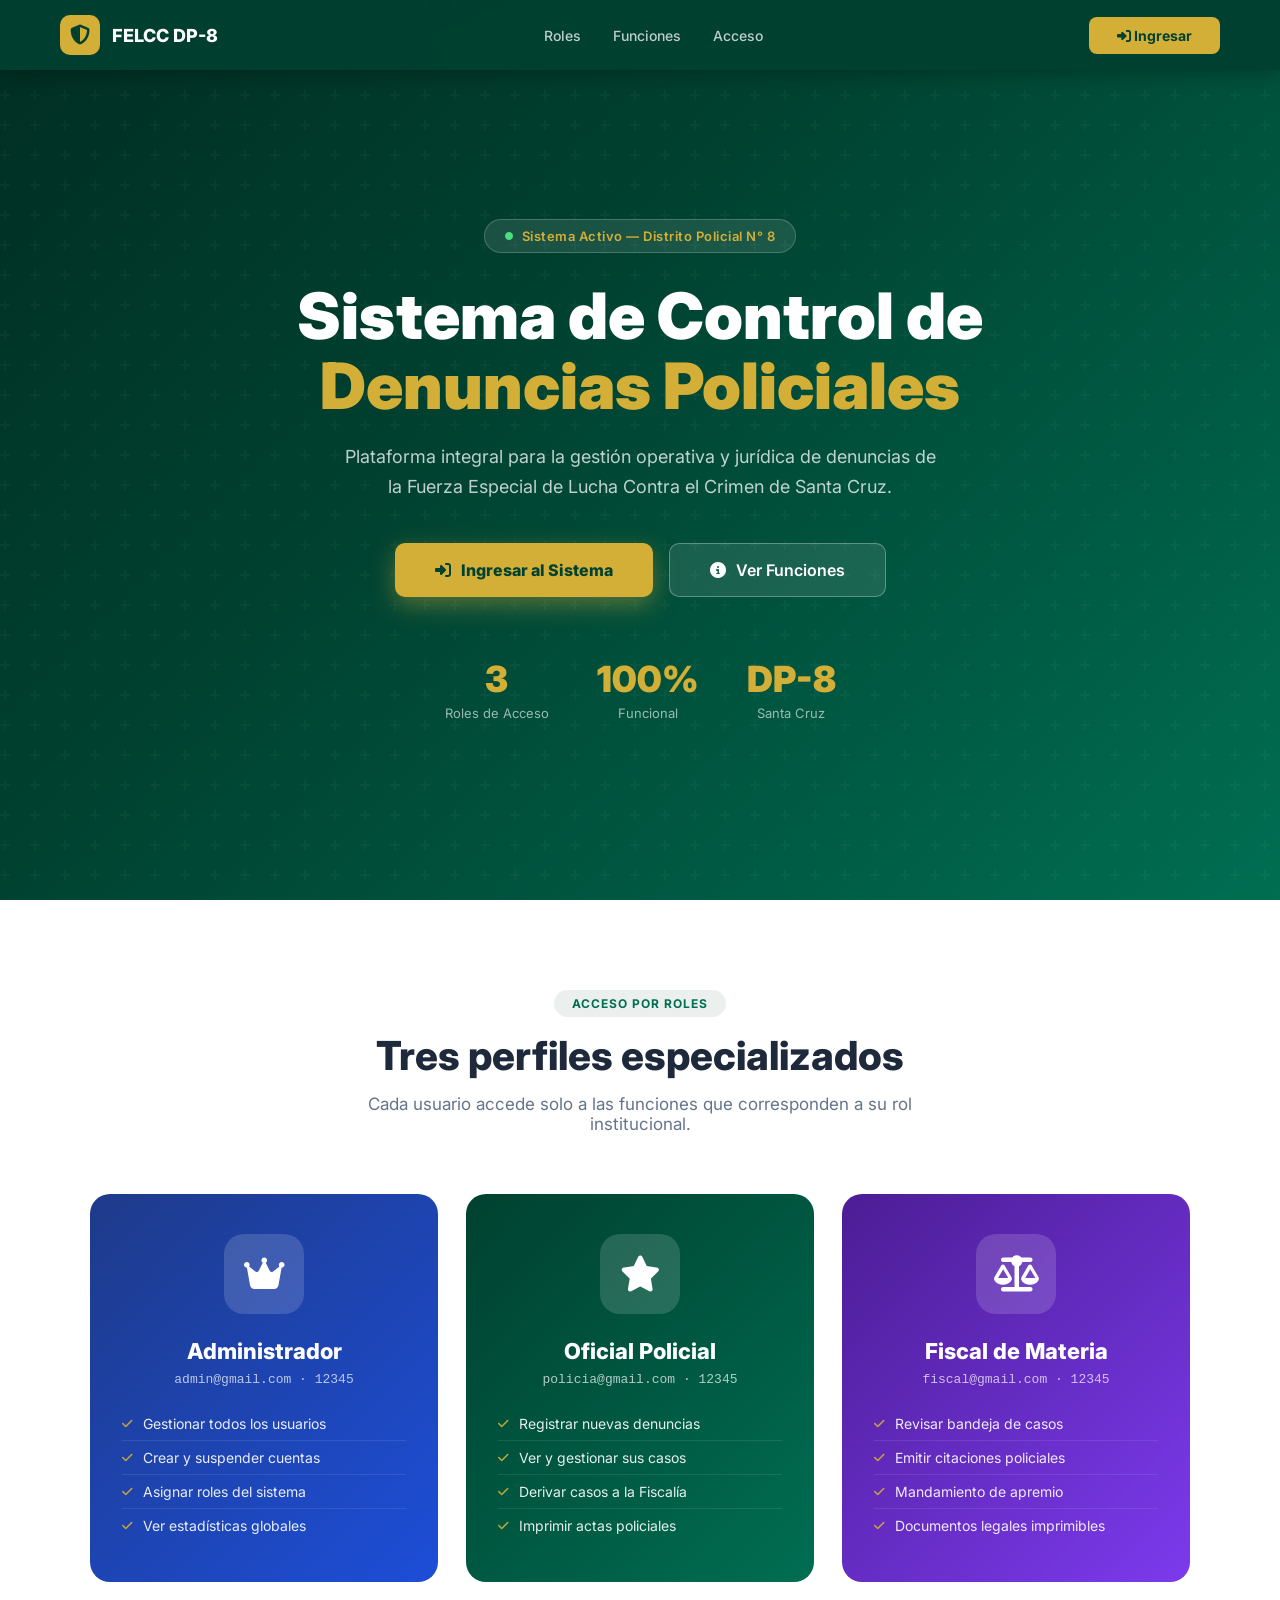
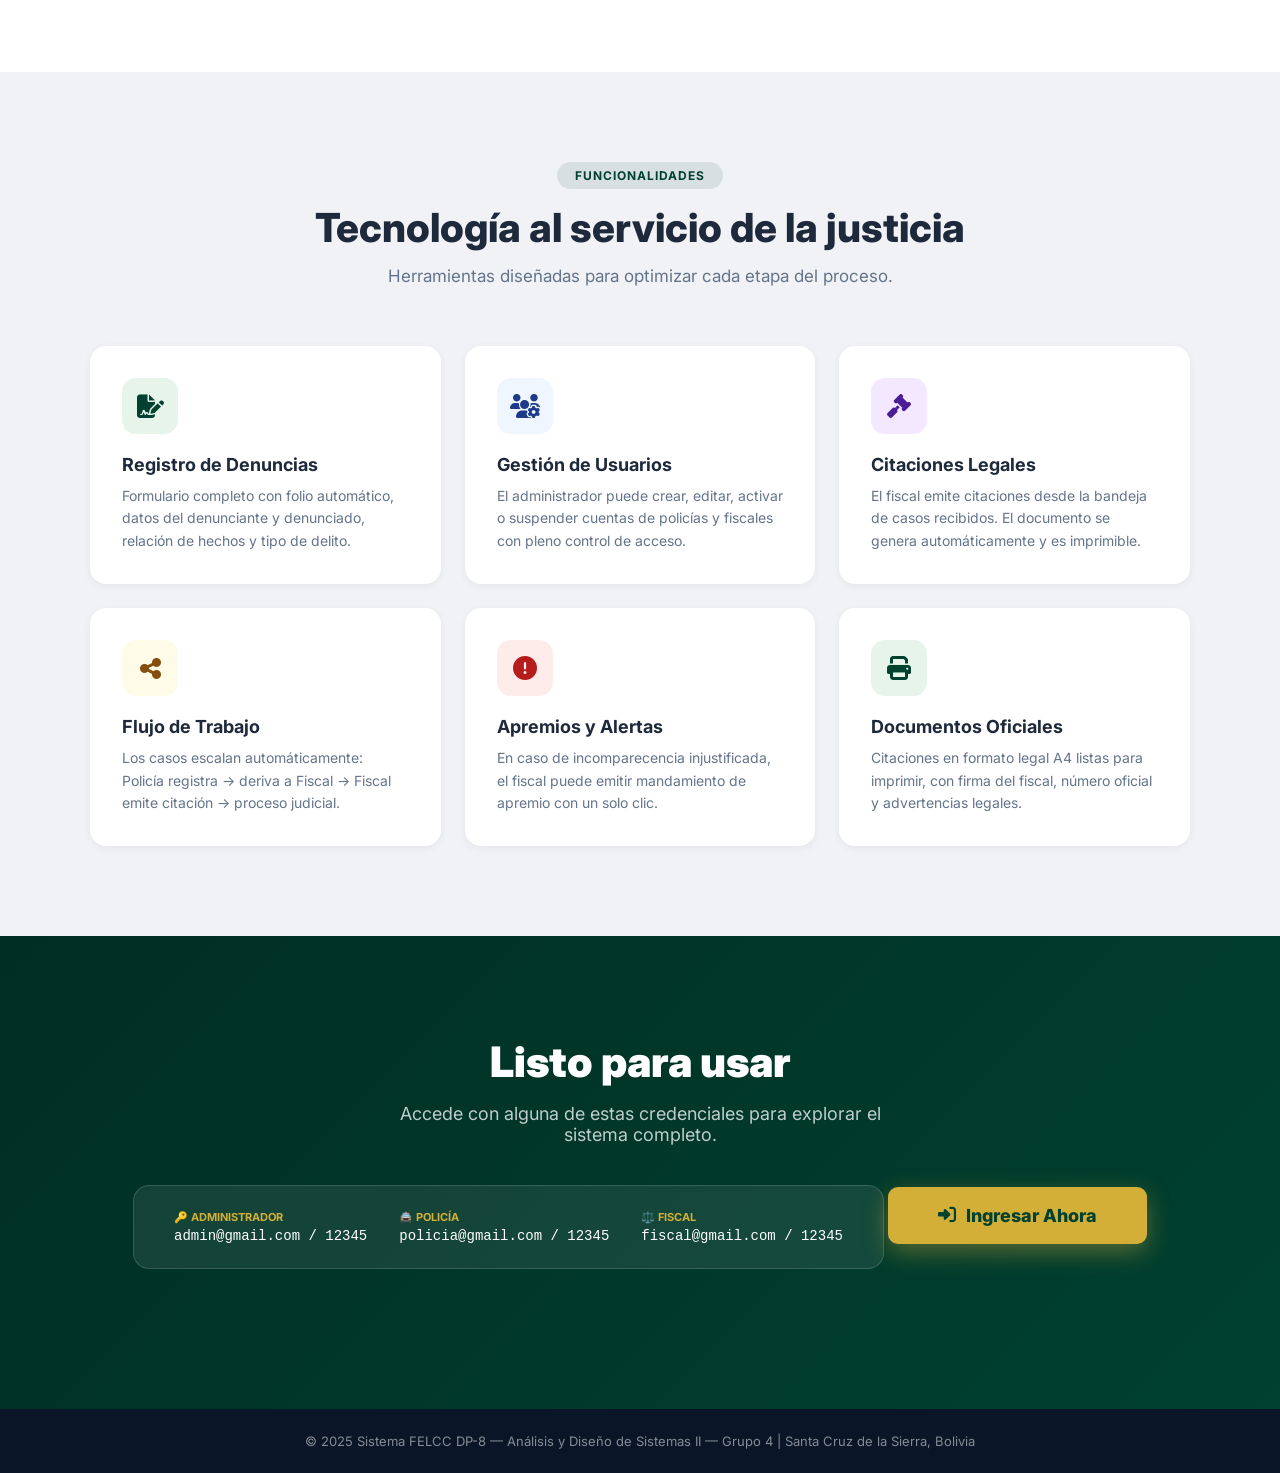
==== html/index.html @ 27a3824d "Add files via upload" ====
<!DOCTYPE html>
<html lang="es">
<head>
    <meta charset="UTF-8">
    <meta name="viewport" content="width=device-width, initial-scale=1.0">
    <title>FELCC DP-8 — Sistema de Control de Denuncias</title>
    <link href="https://fonts.googleapis.com/css2?family=Inter:wght@300;400;500;600;700;800;900&display=swap" rel="stylesheet">
    <link rel="stylesheet" href="https://cdnjs.cloudflare.com/ajax/libs/font-awesome/6.4.0/css/all.min.css">
    <style>
        :root {
            --verde: #004130;
            --verde2: #006e52;
            --dorado: #D4AF37;
            --blanco: #ffffff;
            --gris: #f0f2f5;
        }
        *, *::before, *::after { box-sizing: border-box; margin: 0; padding: 0; }
        html { scroll-behavior: smooth; }
        body { font-family: 'Inter', sans-serif; background: var(--blanco); color: #1e293b; }

        /* NAV */
        nav {
            position: fixed; top: 0; left: 0; right: 0; z-index: 100;
            display: flex; align-items: center; justify-content: space-between;
            padding: 0 60px; height: 70px;
            background: rgba(0, 65, 48, 0.97);
            backdrop-filter: blur(10px);
            box-shadow: 0 2px 20px rgba(0,0,0,.3);
        }
        .nav-brand { display: flex; align-items: center; gap: 12px; text-decoration: none; }
        .nav-brand .icon {
            width: 40px; height: 40px; background: var(--dorado);
            border-radius: 10px; display: flex; align-items: center; justify-content: center;
            font-size: 20px; color: var(--verde);
        }
        .nav-brand span { color: white; font-weight: 800; font-size: 18px; }
        .nav-links { display: flex; gap: 32px; }
        .nav-links a { color: rgba(255,255,255,.75); text-decoration: none; font-size: 14px; font-weight: 500; transition: .2s; }
        .nav-links a:hover { color: var(--dorado); }
        .nav-cta {
            background: var(--dorado); color: var(--verde); border: none;
            padding: 10px 28px; border-radius: 8px; font-weight: 700; font-size: 14px;
            cursor: pointer; text-decoration: none; transition: .2s;
        }
        .nav-cta:hover { background: #c9a227; transform: translateY(-1px); }

        /* HERO */
        .hero {
            min-height: 100vh;
            background: linear-gradient(135deg, #002e22 0%, #004130 40%, #006e52 100%);
            display: flex; align-items: center; justify-content: center;
            text-align: center; padding: 100px 40px 60px;
            position: relative; overflow: hidden;
        }
        .hero::before {
            content: '';
            position: absolute; inset: 0;
            background: url("data:image/svg+xml,%3Csvg width='60' height='60' viewBox='0 0 60 60' xmlns='http://www.w3.org/2000/svg'%3E%3Cg fill='none' fill-rule='evenodd'%3E%3Cg fill='%23ffffff' fill-opacity='0.03'%3E%3Cpath d='M36 34v-4h-2v4h-4v2h4v4h2v-4h4v-2h-4zm0-30V0h-2v4h-4v2h4v4h2V6h4V4h-4zM6 34v-4H4v4H0v2h4v4h2v-4h4v-2H6zM6 4V0H4v4H0v2h4v4h2V6h4V4H6z'/%3E%3C/g%3E%3C/g%3E%3C/svg%3E");
        }
        .hero-content { position: relative; z-index: 1; max-width: 800px; }
        .hero-badge {
            display: inline-flex; align-items: center; gap: 8px;
            background: rgba(255,255,255,.1); border: 1px solid rgba(255,255,255,.2);
            color: var(--dorado); padding: 8px 20px; border-radius: 30px;
            font-size: 13px; font-weight: 600; margin-bottom: 28px;
            letter-spacing: .5px;
        }
        .hero h1 {
            font-size: clamp(36px, 5vw, 64px);
            font-weight: 900; color: white; line-height: 1.1;
            margin-bottom: 20px;
        }
        .hero h1 span { color: var(--dorado); }
        .hero p {
            font-size: 18px; color: rgba(255,255,255,.75);
            max-width: 600px; margin: 0 auto 40px; line-height: 1.7;
        }
        .hero-btns { display: flex; gap: 16px; justify-content: center; flex-wrap: wrap; }
        .btn-hero-primary {
            background: var(--dorado); color: var(--verde);
            padding: 16px 40px; border-radius: 10px; font-weight: 800;
            font-size: 16px; text-decoration: none; display: inline-flex;
            align-items: center; gap: 10px; transition: .2s;
            box-shadow: 0 8px 25px rgba(212,175,55,.4);
        }
        .btn-hero-primary:hover { background: #c9a227; transform: translateY(-2px); }
        .btn-hero-secondary {
            background: rgba(255,255,255,.1); color: white;
            border: 1px solid rgba(255,255,255,.3);
            padding: 16px 40px; border-radius: 10px; font-weight: 600;
            font-size: 16px; text-decoration: none;
            display: inline-flex; align-items: center; gap: 10px; transition: .2s;
        }
        .btn-hero-secondary:hover { background: rgba(255,255,255,.2); }

        .hero-stats {
            display: flex; gap: 48px; justify-content: center;
            margin-top: 60px; flex-wrap: wrap;
        }
        .hero-stat { text-align: center; }
        .hero-stat .num { font-size: 36px; font-weight: 900; color: var(--dorado); }
        .hero-stat .lbl { font-size: 13px; color: rgba(255,255,255,.6); margin-top: 4px; }

        /* ROLES SECTION */
        .section { padding: 90px 60px; }
        .section-header { text-align: center; margin-bottom: 60px; }
        .section-header .eyebrow {
            display: inline-block; background: rgba(0,65,48,.08); color: var(--verde2);
            padding: 6px 18px; border-radius: 20px; font-size: 12px; font-weight: 700;
            text-transform: uppercase; letter-spacing: 1px; margin-bottom: 14px;
        }
        .section-header h2 { font-size: 40px; font-weight: 800; margin-bottom: 14px; }
        .section-header p { font-size: 17px; color: #64748b; max-width: 560px; margin: 0 auto; }

        .roles-grid { display: grid; grid-template-columns: repeat(3, 1fr); gap: 28px; max-width: 1100px; margin: 0 auto; }

        .role-card {
            border-radius: 20px; padding: 40px 32px;
            text-align: center; transition: .3s;
            position: relative; overflow: hidden;
        }
        .role-card:hover { transform: translateY(-6px); box-shadow: 0 20px 40px rgba(0,0,0,.15); }
        .role-card.admin { background: linear-gradient(135deg, #1e3a8a, #1d4ed8); color: white; }
        .role-card.policia { background: linear-gradient(135deg, #004130, #006e52); color: white; }
        .role-card.fiscal { background: linear-gradient(135deg, #4c1d95, #7c3aed); color: white; }

        .role-icon {
            width: 80px; height: 80px; border-radius: 20px;
            background: rgba(255,255,255,.15);
            display: flex; align-items: center; justify-content: center;
            font-size: 36px; margin: 0 auto 24px;
        }
        .role-card h3 { font-size: 22px; font-weight: 800; margin-bottom: 8px; }
        .role-card .email { font-size: 13px; opacity: .7; margin-bottom: 20px; font-family: monospace; }
        .role-features { list-style: none; text-align: left; }
        .role-features li {
            padding: 8px 0; font-size: 14px; opacity: .9;
            border-bottom: 1px solid rgba(255,255,255,.1);
            display: flex; align-items: center; gap: 10px;
        }
        .role-features li:last-child { border-bottom: none; }
        .role-features li i { font-size: 12px; color: var(--dorado); }

        /* FEATURES */
        .features-section { background: var(--gris); }
        .features-grid { display: grid; grid-template-columns: repeat(3, 1fr); gap: 24px; max-width: 1100px; margin: 0 auto; }
        .feature-card {
            background: white; border-radius: 16px; padding: 32px;
            box-shadow: 0 2px 8px rgba(0,0,0,.06); transition: .2s;
        }
        .feature-card:hover { transform: translateY(-3px); box-shadow: 0 8px 20px rgba(0,0,0,.1); }
        .feature-card .fi {
            width: 56px; height: 56px; border-radius: 14px;
            display: flex; align-items: center; justify-content: center;
            font-size: 24px; margin-bottom: 20px;
        }
        .feature-card h4 { font-size: 18px; font-weight: 700; margin-bottom: 10px; }
        .feature-card p { font-size: 14px; color: #64748b; line-height: 1.6; }

        /* CTA */
        .cta-section {
            background: linear-gradient(135deg, #002e22, #004130);
            padding: 100px 60px; text-align: center; color: white;
        }
        .cta-section h2 { font-size: 42px; font-weight: 900; margin-bottom: 16px; }
        .cta-section p { font-size: 18px; opacity: .75; max-width: 500px; margin: 0 auto 40px; }
        .cta-credentials {
            display: inline-flex; gap: 32px; flex-wrap: wrap; justify-content: center;
            background: rgba(255,255,255,.08); border: 1px solid rgba(255,255,255,.15);
            border-radius: 16px; padding: 24px 40px; margin-bottom: 40px;
        }
        .cred { text-align: left; }
        .cred .role { font-size: 11px; font-weight: 700; color: var(--dorado); text-transform: uppercase; margin-bottom: 4px; }
        .cred .info { font-size: 14px; font-family: monospace; color: white; }

        footer {
            background: #0a1628; color: rgba(255,255,255,.5);
            padding: 24px 60px; text-align: center; font-size: 13px;
        }

        @media(max-width: 900px) {
            nav { padding: 0 20px; }
            .nav-links { display: none; }
            .section { padding: 60px 24px; }
            .roles-grid, .features-grid { grid-template-columns: 1fr; }
            .hero { padding: 100px 24px 60px; }
        }
    </style>
</head>
<body>

<!-- NAVBAR -->
<nav>
    <a class="nav-brand" href="/">
        <div class="icon"><i class="fas fa-shield-halved"></i></div>
        <span>FELCC DP-8</span>
    </a>
    <div class="nav-links">
        <a href="#roles">Roles</a>
        <a href="#funciones">Funciones</a>
        <a href="#acceso">Acceso</a>
    </div>
    <a href="/login" class="nav-cta"><i class="fas fa-sign-in-alt"></i> Ingresar</a>
</nav>

<!-- HERO -->
<section class="hero">
    <div class="hero-content">
        <div class="hero-badge">
            <i class="fas fa-circle" style="font-size:8px; color: #4ade80;"></i>
            Sistema Activo — Distrito Policial N° 8
        </div>
        <h1>Sistema de Control de<br><span>Denuncias Policiales</span></h1>
        <p>Plataforma integral para la gestión operativa y jurídica de denuncias de la Fuerza Especial de Lucha Contra el Crimen de Santa Cruz.</p>
        <div class="hero-btns">
            <a href="/login" class="btn-hero-primary">
                <i class="fas fa-sign-in-alt"></i> Ingresar al Sistema
            </a>
            <a href="#roles" class="btn-hero-secondary">
                <i class="fas fa-info-circle"></i> Ver Funciones
            </a>
        </div>
        <div class="hero-stats">
            <div class="hero-stat"><div class="num">3</div><div class="lbl">Roles de Acceso</div></div>
            <div class="hero-stat"><div class="num">100%</div><div class="lbl">Funcional</div></div>
            <div class="hero-stat"><div class="num">DP-8</div><div class="lbl">Santa Cruz</div></div>
        </div>
    </div>
</section>

<!-- ROLES -->
<section class="section" id="roles">
    <div class="section-header">
        <div class="eyebrow">Acceso por Roles</div>
        <h2>Tres perfiles especializados</h2>
        <p>Cada usuario accede solo a las funciones que corresponden a su rol institucional.</p>
    </div>
    <div class="roles-grid">
        <div class="role-card admin">
            <div class="role-icon"><i class="fas fa-crown"></i></div>
            <h3>Administrador</h3>
            <div class="email">admin@gmail.com · 12345</div>
            <ul class="role-features">
                <li><i class="fas fa-check"></i> Gestionar todos los usuarios</li>
                <li><i class="fas fa-check"></i> Crear y suspender cuentas</li>
                <li><i class="fas fa-check"></i> Asignar roles del sistema</li>
                <li><i class="fas fa-check"></i> Ver estadísticas globales</li>
            </ul>
        </div>
        <div class="role-card policia">
            <div class="role-icon"><i class="fas fa-star"></i></div>
            <h3>Oficial Policial</h3>
            <div class="email">policia@gmail.com · 12345</div>
            <ul class="role-features">
                <li><i class="fas fa-check"></i> Registrar nuevas denuncias</li>
                <li><i class="fas fa-check"></i> Ver y gestionar sus casos</li>
                <li><i class="fas fa-check"></i> Derivar casos a la Fiscalía</li>
                <li><i class="fas fa-check"></i> Imprimir actas policiales</li>
            </ul>
        </div>
        <div class="role-card fiscal">
            <div class="role-icon"><i class="fas fa-balance-scale"></i></div>
            <h3>Fiscal de Materia</h3>
            <div class="email">fiscal@gmail.com · 12345</div>
            <ul class="role-features">
                <li><i class="fas fa-check"></i> Revisar bandeja de casos</li>
                <li><i class="fas fa-check"></i> Emitir citaciones policiales</li>
                <li><i class="fas fa-check"></i> Mandamiento de apremio</li>
                <li><i class="fas fa-check"></i> Documentos legales imprimibles</li>
            </ul>
        </div>
    </div>
</section>

<!-- FUNCIONES -->
<section class="section features-section" id="funciones">
    <div class="section-header">
        <div class="eyebrow" style="background:rgba(0,65,48,.1); color:var(--verde);">Funcionalidades</div>
        <h2>Tecnología al servicio de la justicia</h2>
        <p>Herramientas diseñadas para optimizar cada etapa del proceso.</p>
    </div>
    <div class="features-grid">
        <div class="feature-card">
            <div class="fi" style="background:#e6f4ea; color:#004130;"><i class="fas fa-file-signature"></i></div>
            <h4>Registro de Denuncias</h4>
            <p>Formulario completo con folio automático, datos del denunciante y denunciado, relación de hechos y tipo de delito.</p>
        </div>
        <div class="feature-card">
            <div class="fi" style="background:#eff6ff; color:#1e3a8a;"><i class="fas fa-users-cog"></i></div>
            <h4>Gestión de Usuarios</h4>
            <p>El administrador puede crear, editar, activar o suspender cuentas de policías y fiscales con pleno control de acceso.</p>
        </div>
        <div class="feature-card">
            <div class="fi" style="background:#f3e8ff; color:#4c1d95;"><i class="fas fa-gavel"></i></div>
            <h4>Citaciones Legales</h4>
            <p>El fiscal emite citaciones desde la bandeja de casos recibidos. El documento se genera automáticamente y es imprimible.</p>
        </div>
        <div class="feature-card">
            <div class="fi" style="background:#fefce8; color:#854d0e;"><i class="fas fa-share-alt"></i></div>
            <h4>Flujo de Trabajo</h4>
            <p>Los casos escalan automáticamente: Policía registra → deriva a Fiscal → Fiscal emite citación → proceso judicial.</p>
        </div>
        <div class="feature-card">
            <div class="fi" style="background:#fdecea; color:#b71c1c;"><i class="fas fa-exclamation-circle"></i></div>
            <h4>Apremios y Alertas</h4>
            <p>En caso de incomparecencia injustificada, el fiscal puede emitir mandamiento de apremio con un solo clic.</p>
        </div>
        <div class="feature-card">
            <div class="fi" style="background:#e6f4ea; color:#004130;"><i class="fas fa-print"></i></div>
            <h4>Documentos Oficiales</h4>
            <p>Citaciones en formato legal A4 listas para imprimir, con firma del fiscal, número oficial y advertencias legales.</p>
        </div>
    </div>
</section>

<!-- CTA -->
<section class="cta-section" id="acceso">
    <h2>Listo para usar</h2>
    <p>Accede con alguna de estas credenciales para explorar el sistema completo.</p>
    <div class="cta-credentials">
        <div class="cred">
            <div class="role">🔑 Administrador</div>
            <div class="info">admin@gmail.com / 12345</div>
        </div>
        <div class="cred">
            <div class="role">🚔 Policía</div>
            <div class="info">policia@gmail.com / 12345</div>
        </div>
        <div class="cred">
            <div class="role">⚖️ Fiscal</div>
            <div class="info">fiscal@gmail.com / 12345</div>
        </div>
    </div>
    <a href="/login" class="btn-hero-primary" style="font-size:18px; padding:18px 50px;">
        <i class="fas fa-sign-in-alt"></i> Ingresar Ahora
    </a>
</section>

<footer>
    &copy; 2025 Sistema FELCC DP-8 — Análisis y Diseño de Sistemas II — Grupo 4 | Santa Cruz de la Sierra, Bolivia
</footer>

</body>
</html>
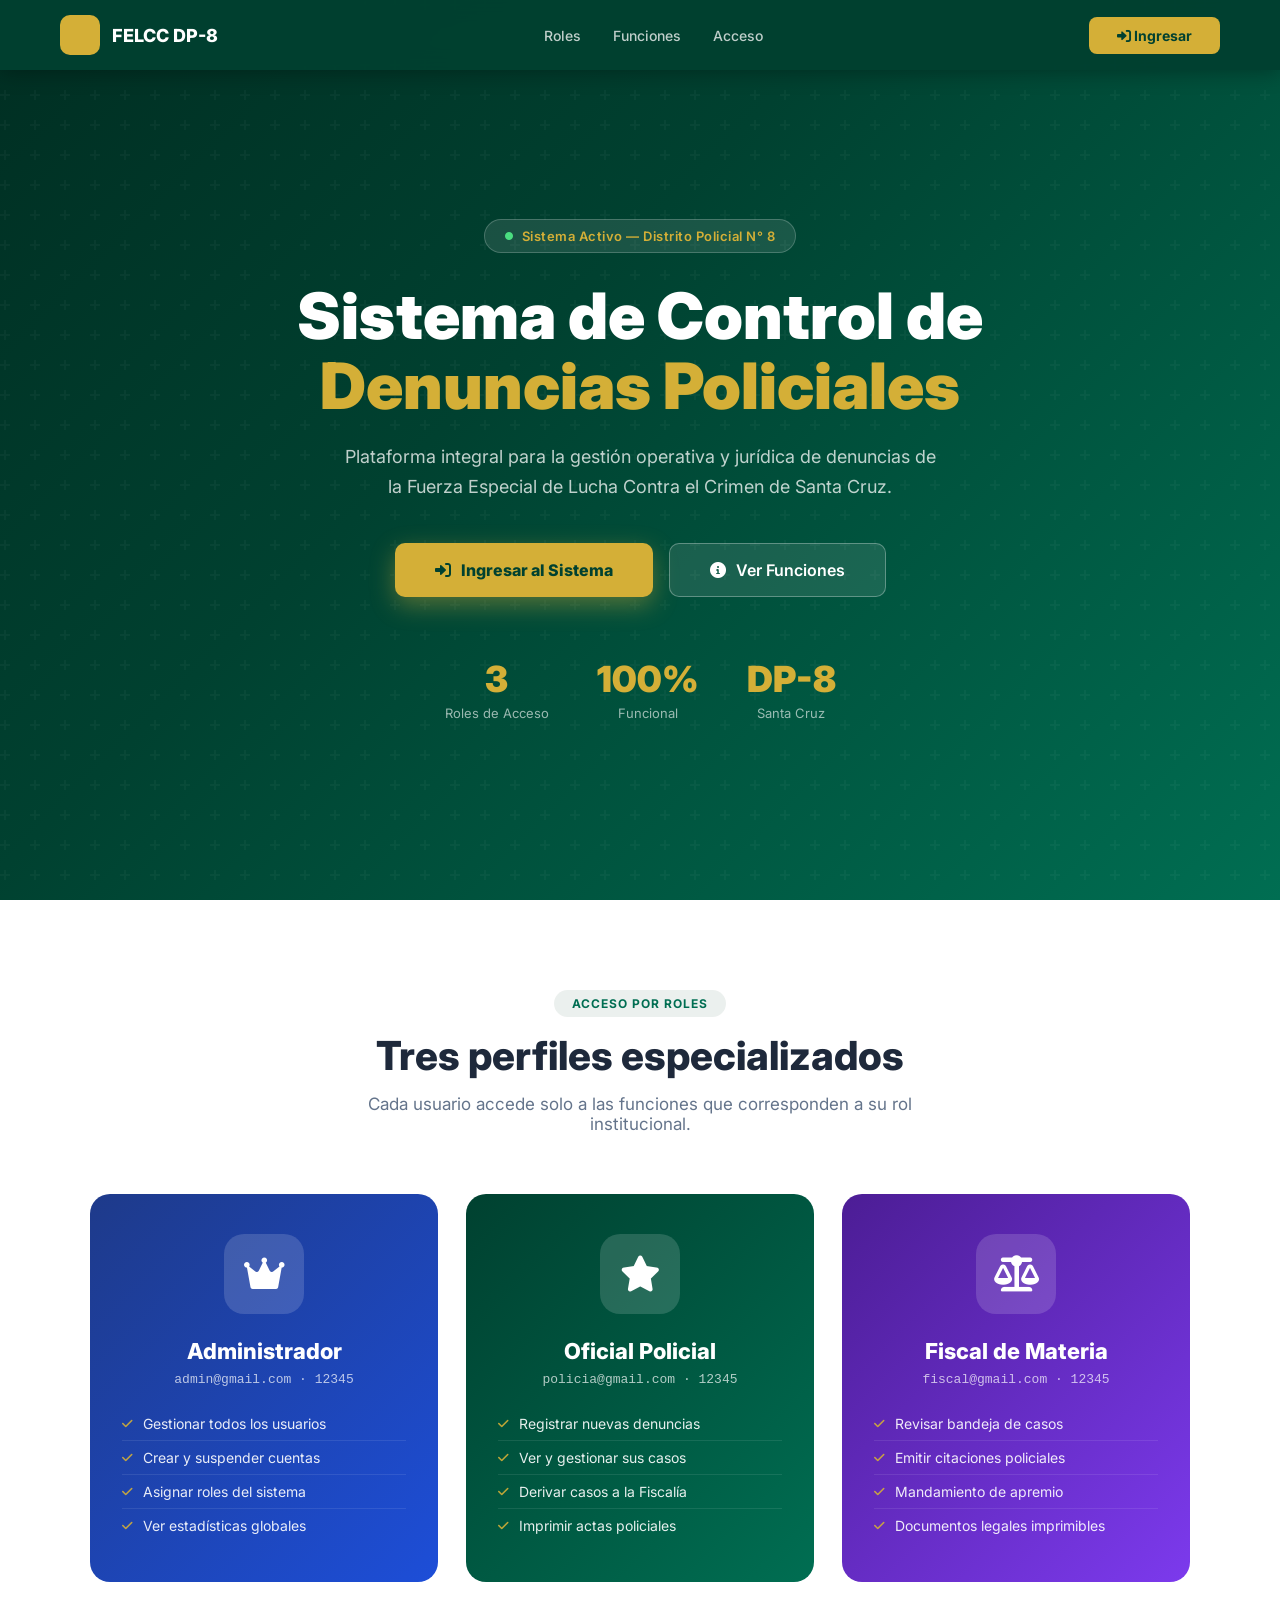
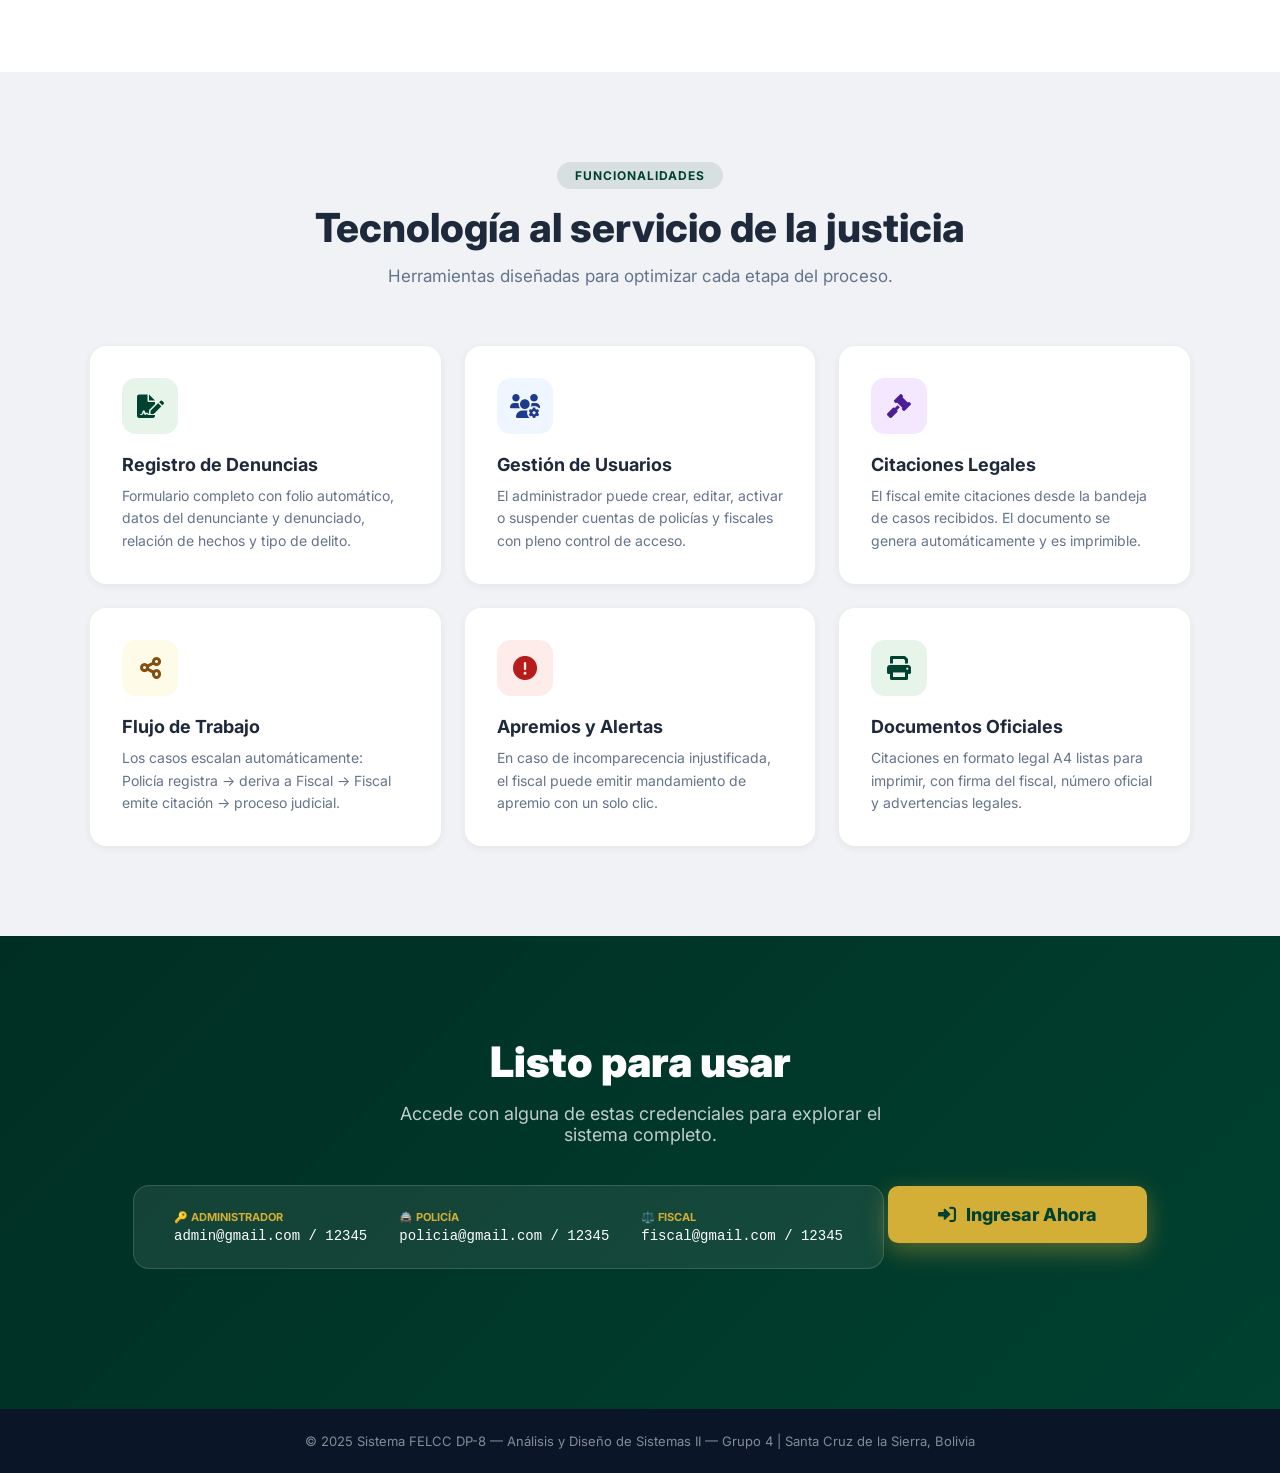
==== commit 41e674bc: "Add files via upload" ====
--- a/html/index.html
+++ b/html/index.html
@@ -4,8 +4,10 @@
     <meta charset="UTF-8">
     <meta name="viewport" content="width=device-width, initial-scale=1.0">
     <title>FELCC DP-8 — Sistema de Control de Denuncias</title>
-    <link href="https://fonts.googleapis.com/css2?family=Inter:wght@300;400;500;600;700;800;900&display=swap" rel="stylesheet">
-    <link rel="stylesheet" href="https://cdnjs.cloudflare.com/ajax/libs/font-awesome/6.4.0/css/all.min.css">
+    
+        <link rel="stylesheet" href="https://cdnjs.cloudflare.com/ajax/libs/font-awesome/6.0.0/css/all.min.css">
+        <link rel="stylesheet" href="../css/styles.css">
+
     <style>
         :root {
             --verde: #004130;
--- a/css/styles.css
+++ b/css/styles.css
@@ -0,0 +1,435 @@
+@import url('https://fonts.googleapis.com/css2?family=Inter:wght@300;400;500;600;700;800;900&display=swap');
+
+:root {
+    --verde: #004130;
+    --verde-hover: #005540;
+    --verde-light: #e6f4ea;
+    --dorado: #D4AF37;
+    --dorado-light: #fef9e7;
+    --rojo: #B71C1C;
+    --rojo-light: #fdecea;
+    --azul: #1e3a8a;
+    --azul-light: #eff6ff;
+    --morado: #4c1d95;
+    --morado-light: #f3e8ff;
+    --gris-fondo: #f0f2f5;
+    --gris-borde: #e2e8f0;
+    --gris-texto: #64748b;
+    --blanco: #ffffff;
+    --negro: #1e293b;
+    --sombra: 0 4px 6px -1px rgba(0,0,0,.08), 0 2px 4px -2px rgba(0,0,0,.04);
+    --sombra-lg: 0 10px 15px -3px rgba(0,0,0,.1), 0 4px 6px -4px rgba(0,0,0,.05);
+    --radio: 12px;
+    --radio-sm: 8px;
+    --sidebar-width: 270px;
+}
+
+*, *::before, *::after { box-sizing: border-box; margin: 0; padding: 0; }
+
+body {
+    font-family: 'Inter', sans-serif;
+    background: var(--gris-fondo);
+    color: var(--negro);
+    min-height: 100vh;
+}
+
+/* ── LAYOUT PRINCIPAL ── */
+.app-layout { display: flex; min-height: 100vh; }
+
+/* ── SIDEBAR ── */
+.sidebar {
+    width: var(--sidebar-width);
+    background: var(--verde);
+    color: white;
+    display: flex;
+    flex-direction: column;
+    position: fixed;
+    top: 0; left: 0;
+    height: 100vh;
+    z-index: 100;
+    transition: transform .3s;
+}
+.sidebar.admin-sidebar { background: var(--azul); }
+.sidebar.fiscal-sidebar { background: var(--morado); }
+
+.sidebar-logo {
+    padding: 28px 24px 20px;
+    border-bottom: 1px solid rgba(255,255,255,.1);
+    display: flex; align-items: center; gap: 14px;
+}
+.logo-icon {
+    width: 46px; height: 46px;
+    background: var(--dorado);
+    border-radius: 10px;
+    display: flex; align-items: center; justify-content: center;
+    font-size: 22px;
+    color: var(--verde);
+    font-weight: 900;
+    flex-shrink: 0;
+}
+.logo-text h2 { font-size: 17px; font-weight: 800; line-height: 1.2; }
+.logo-text span { font-size: 11px; opacity: .65; letter-spacing: .5px; }
+
+.sidebar-profile {
+    padding: 20px 24px;
+    border-bottom: 1px solid rgba(255,255,255,.1);
+    display: flex; align-items: center; gap: 12px;
+}
+.avatar {
+    width: 44px; height: 44px;
+    border-radius: 50%;
+    background: rgba(255,255,255,.2);
+    display: flex; align-items: center; justify-content: center;
+    font-size: 18px; font-weight: 700;
+    flex-shrink: 0;
+    border: 2px solid var(--dorado);
+}
+.profile-info .name { font-size: 14px; font-weight: 600; }
+.profile-info .email { font-size: 11px; opacity: .6; }
+.profile-info .badge-role {
+    font-size: 10px; font-weight: 700;
+    background: rgba(255,255,255,.15);
+    border-radius: 20px; padding: 2px 8px;
+    display: inline-block; margin-top: 3px;
+    letter-spacing: .5px;
+}
+
+.sidebar-nav { flex: 1; padding: 16px 0; overflow-y: auto; }
+.nav-section {
+    font-size: 10px; font-weight: 700;
+    letter-spacing: 1.2px; text-transform: uppercase;
+    color: rgba(255,255,255,.4);
+    padding: 14px 24px 6px;
+}
+.nav-item {
+    display: flex; align-items: center; gap: 12px;
+    padding: 11px 24px;
+    color: rgba(255,255,255,.75);
+    text-decoration: none;
+    font-size: 14px; font-weight: 500;
+    transition: all .2s;
+    cursor: pointer;
+    border-left: 3px solid transparent;
+}
+.nav-item:hover { color: white; background: rgba(255,255,255,.08); }
+.nav-item.active {
+    color: white; font-weight: 700;
+    background: rgba(255,255,255,.12);
+    border-left-color: var(--dorado);
+}
+.nav-item i { width: 18px; text-align: center; font-size: 15px; }
+
+.sidebar-footer {
+    padding: 16px 24px;
+    border-top: 1px solid rgba(255,255,255,.1);
+}
+.btn-logout {
+    display: flex; align-items: center; gap: 10px;
+    color: rgba(255,255,255,.6); font-size: 13px;
+    text-decoration: none; padding: 10px 14px;
+    border-radius: var(--radio-sm);
+    transition: .2s;
+}
+.btn-logout:hover { color: white; background: rgba(255,255,255,.1); }
+
+/* ── MAIN CONTENT ── */
+.main-content {
+    margin-left: var(--sidebar-width);
+    flex: 1;
+    display: flex; flex-direction: column;
+}
+
+.topbar {
+    position: sticky; top: 0;
+    background: var(--blanco);
+    padding: 0 40px;
+    height: 68px;
+    display: flex; align-items: center; justify-content: space-between;
+    border-bottom: 1px solid var(--gris-borde);
+    z-index: 50;
+    box-shadow: var(--sombra);
+}
+.topbar-title h1 { font-size: 20px; font-weight: 800; color: var(--negro); }
+.topbar-title p { font-size: 12px; color: var(--gris-texto); margin-top: 1px; }
+.topbar-right { display: flex; align-items: center; gap: 16px; }
+.topbar-badge {
+    padding: 6px 14px; border-radius: 20px;
+    font-size: 12px; font-weight: 700;
+    display: flex; align-items: center; gap: 6px;
+}
+.topbar-badge.verde { background: var(--verde-light); color: var(--verde); }
+.topbar-badge.azul { background: var(--azul-light); color: var(--azul); }
+.topbar-badge.morado { background: var(--morado-light); color: var(--morado); }
+
+.page { padding: 36px 40px; flex: 1; }
+
+/* ── STATS ── */
+.stats-grid {
+    display: grid;
+    grid-template-columns: repeat(auto-fit, minmax(200px, 1fr));
+    gap: 20px;
+    margin-bottom: 32px;
+}
+.stat-card {
+    background: var(--blanco);
+    border-radius: var(--radio);
+    padding: 24px;
+    box-shadow: var(--sombra);
+    display: flex; align-items: center; gap: 18px;
+    border-left: 4px solid var(--verde);
+    transition: transform .2s, box-shadow .2s;
+}
+.stat-card:hover { transform: translateY(-2px); box-shadow: var(--sombra-lg); }
+.stat-card.azul { border-color: var(--azul); }
+.stat-card.dorado { border-color: var(--dorado); }
+.stat-card.rojo { border-color: var(--rojo); }
+.stat-card.morado { border-color: var(--morado); }
+
+.stat-icon {
+    width: 52px; height: 52px; border-radius: 12px;
+    display: flex; align-items: center; justify-content: center;
+    font-size: 22px; flex-shrink: 0;
+}
+.stat-icon.verde { background: var(--verde-light); color: var(--verde); }
+.stat-icon.azul { background: var(--azul-light); color: var(--azul); }
+.stat-icon.dorado { background: var(--dorado-light); color: #92700a; }
+.stat-icon.rojo { background: var(--rojo-light); color: var(--rojo); }
+.stat-icon.morado { background: var(--morado-light); color: var(--morado); }
+
+.stat-info label { font-size: 12px; font-weight: 600; color: var(--gris-texto); text-transform: uppercase; }
+.stat-info h3 { font-size: 30px; font-weight: 900; color: var(--negro); line-height: 1; margin-top: 4px; }
+
+/* ── PANELS / CARDS ── */
+.card {
+    background: var(--blanco);
+    border-radius: var(--radio);
+    box-shadow: var(--sombra);
+    overflow: hidden;
+    margin-bottom: 24px;
+}
+.card-header {
+    padding: 18px 28px;
+    border-bottom: 1px solid var(--gris-borde);
+    display: flex; align-items: center; justify-content: space-between;
+    flex-wrap: wrap; gap: 12px;
+}
+.card-header h3 { font-size: 16px; font-weight: 700; }
+.card-body { padding: 28px; }
+
+/* ── TABLA ── */
+.table-wrap { overflow-x: auto; }
+table { width: 100%; border-collapse: collapse; font-size: 14px; }
+thead th {
+    text-align: left; padding: 13px 20px;
+    background: #f8fafc;
+    color: var(--gris-texto); font-size: 11px; font-weight: 700;
+    text-transform: uppercase; letter-spacing: .5px;
+    border-bottom: 1px solid var(--gris-borde);
+}
+tbody td { padding: 14px 20px; border-bottom: 1px solid var(--gris-borde); color: var(--negro); }
+tbody tr:last-child td { border-bottom: none; }
+tbody tr:hover { background: #f8fafc; }
+
+/* ── BADGES ── */
+.badge {
+    display: inline-flex; align-items: center; gap: 5px;
+    padding: 4px 12px; border-radius: 20px;
+    font-size: 12px; font-weight: 600;
+}
+.badge::before { content: '●'; font-size: 8px; }
+.badge.verde { background: var(--verde-light); color: #166534; }
+.badge.dorado { background: var(--dorado-light); color: #854d0e; }
+.badge.rojo { background: var(--rojo-light); color: var(--rojo); }
+.badge.azul { background: var(--azul-light); color: var(--azul); }
+.badge.gris { background: #f1f5f9; color: #64748b; }
+
+/* ── BOTONES ── */
+.btn {
+    display: inline-flex; align-items: center; gap: 8px;
+    padding: 10px 20px; border-radius: var(--radio-sm);
+    font-size: 13px; font-weight: 600;
+    border: none; cursor: pointer; text-decoration: none;
+    transition: all .2s; white-space: nowrap;
+}
+.btn-sm { padding: 7px 14px; font-size: 12px; }
+.btn-verde { background: var(--verde); color: white; }
+.btn-verde:hover { background: var(--verde-hover); }
+.btn-azul { background: var(--azul); color: white; }
+.btn-azul:hover { background: #1e40af; }
+.btn-morado { background: var(--morado); color: white; }
+.btn-morado:hover { background: #5b21b6; }
+.btn-dorado { background: var(--dorado); color: var(--negro); }
+.btn-dorado:hover { background: #c9a227; }
+.btn-outline { background: transparent; color: var(--negro); border: 1px solid var(--gris-borde); }
+.btn-outline:hover { background: var(--gris-fondo); }
+.btn-rojo-outline { background: transparent; color: var(--rojo); border: 1px solid var(--rojo); }
+.btn-rojo-outline:hover { background: var(--rojo-light); }
+
+/* ── FORMS ── */
+.form-grid { display: grid; gap: 16px; }
+.form-grid-2 { grid-template-columns: 1fr 1fr; }
+.form-grid-3 { grid-template-columns: 1fr 1fr 1fr; }
+.form-group { display: flex; flex-direction: column; gap: 6px; }
+.form-group label {
+    font-size: 12px; font-weight: 700; color: var(--gris-texto);
+    text-transform: uppercase; letter-spacing: .3px;
+}
+.form-group input, .form-group select, .form-group textarea {
+    padding: 10px 14px;
+    border: 1.5px solid var(--gris-borde);
+    border-radius: var(--radio-sm);
+    font-size: 14px; font-family: inherit;
+    background: var(--blanco); color: var(--negro);
+    transition: border-color .2s, box-shadow .2s;
+}
+.form-group input:focus, .form-group select:focus, .form-group textarea:focus {
+    outline: none;
+    border-color: var(--verde);
+    box-shadow: 0 0 0 3px rgba(0,65,48,.1);
+}
+.form-group textarea { resize: vertical; min-height: 90px; }
+
+/* ── MODAL ── */
+.modal-overlay {
+    position: fixed; inset: 0;
+    background: rgba(0,0,0,.55);
+    display: none; align-items: center; justify-content: center;
+    z-index: 1000; backdrop-filter: blur(4px);
+}
+.modal-overlay.open { display: flex; }
+.modal {
+    background: var(--blanco);
+    border-radius: 16px;
+    width: 90%; max-width: 600px;
+    box-shadow: 0 25px 50px rgba(0,0,0,.25);
+    animation: slideUp .3s ease;
+}
+@keyframes slideUp {
+    from { transform: translateY(30px); opacity: 0; }
+    to { transform: translateY(0); opacity: 1; }
+}
+.modal-header {
+    padding: 22px 28px;
+    border-bottom: 1px solid var(--gris-borde);
+    display: flex; align-items: center; justify-content: space-between;
+}
+.modal-header h3 { font-size: 18px; font-weight: 700; }
+.modal-close {
+    background: none; border: none; cursor: pointer;
+    color: var(--gris-texto); font-size: 20px;
+    width: 34px; height: 34px; border-radius: 50%;
+    display: flex; align-items: center; justify-content: center;
+    transition: .2s;
+}
+.modal-close:hover { background: var(--gris-fondo); }
+.modal-body { padding: 28px; }
+.modal-footer {
+    padding: 18px 28px;
+    border-top: 1px solid var(--gris-borde);
+    display: flex; justify-content: flex-end; gap: 12px;
+}
+
+/* ── TOAST ── */
+.toast {
+    position: fixed; bottom: 30px; right: 30px;
+    background: var(--negro); color: white;
+    padding: 14px 22px; border-radius: var(--radio);
+    font-size: 14px; font-weight: 500;
+    box-shadow: var(--sombra-lg);
+    display: flex; align-items: center; gap: 10px;
+    z-index: 9999;
+    animation: toastIn .3s ease;
+    transition: opacity .3s;
+}
+.toast.verde { background: var(--verde); }
+.toast.rojo { background: var(--rojo); }
+@keyframes toastIn {
+    from { transform: translateX(100%); opacity: 0; }
+    to { transform: translateX(0); opacity: 1; }
+}
+
+/* ── EMPTY STATE ── */
+.empty-state { text-align: center; padding: 60px 20px; color: var(--gris-texto); }
+.empty-state i { font-size: 56px; margin-bottom: 16px; opacity: .35; }
+.empty-state h4 { font-size: 18px; font-weight: 700; margin-bottom: 8px; color: var(--negro); }
+
+/* ── LOGIN PAGE ── */
+.login-page {
+    min-height: 100vh;
+    background: linear-gradient(135deg, #004130 0%, #006e52 50%, #004130 100%);
+    display: flex; align-items: center; justify-content: center;
+    padding: 20px;
+}
+.login-card {
+    width: 100%; max-width: 420px;
+    background: var(--blanco);
+    border-radius: 20px;
+    padding: 48px 40px;
+    box-shadow: 0 25px 50px rgba(0,0,0,.3);
+}
+.login-logo-wrap {
+    text-align: center; margin-bottom: 32px;
+}
+.login-logo {
+    width: 80px; height: 80px;
+    background: linear-gradient(135deg, var(--verde), #006e52);
+    border-radius: 20px;
+    display: inline-flex; align-items: center; justify-content: center;
+    font-size: 38px; color: var(--dorado);
+    margin-bottom: 16px;
+    box-shadow: 0 8px 25px rgba(0,65,48,.4);
+}
+.login-logo-wrap h1 { font-size: 26px; font-weight: 900; margin-bottom: 4px; }
+.login-logo-wrap p { font-size: 13px; color: var(--gris-texto); letter-spacing: .5px; }
+
+.login-form .form-group { margin-bottom: 18px; }
+.login-form input {
+    width: 100%;
+    padding: 13px 16px;
+    font-size: 14px;
+    border: 1.5px solid var(--gris-borde);
+    border-radius: var(--radio-sm);
+    transition: .2s;
+}
+.login-form input:focus { outline: none; border-color: var(--verde); box-shadow: 0 0 0 3px rgba(0,65,48,.1); }
+
+.btn-login {
+    width: 100%; padding: 14px;
+    background: linear-gradient(135deg, var(--verde), #006e52);
+    color: white; border: none; border-radius: var(--radio-sm);
+    font-size: 15px; font-weight: 700; cursor: pointer;
+    display: flex; align-items: center; justify-content: center; gap: 10px;
+    transition: .2s; margin-top: 8px;
+}
+.btn-login:hover { transform: translateY(-1px); box-shadow: 0 6px 20px rgba(0,65,48,.4); }
+
+.login-hint {
+    background: var(--gris-fondo); border-radius: var(--radio-sm);
+    padding: 16px; margin-top: 24px;
+}
+.login-hint p { font-size: 12px; color: var(--gris-texto); margin-bottom: 6px; font-weight: 700; }
+.hint-row { display: flex; justify-content: space-between; font-size: 12px; padding: 2px 0; }
+.hint-row span { color: var(--gris-texto); }
+.hint-row strong { color: var(--negro); }
+
+.error-banner {
+    background: var(--rojo-light); color: var(--rojo);
+    padding: 12px 16px; border-radius: var(--radio-sm);
+    font-size: 13px; font-weight: 600;
+    display: flex; align-items: center; gap: 8px;
+    margin-bottom: 16px; border: 1px solid #fca5a5;
+}
+
+/* ── PRINT ── */
+@media print {
+    .no-print { display: none !important; }
+    body { background: white; }
+    .print-doc { box-shadow: none !important; }
+}
+
+/* ── RESPONSIVE ── */
+@media (max-width: 900px) {
+    .sidebar { transform: translateX(-100%); }
+    .main-content { margin-left: 0; }
+    .form-grid-2, .form-grid-3 { grid-template-columns: 1fr; }
+}
